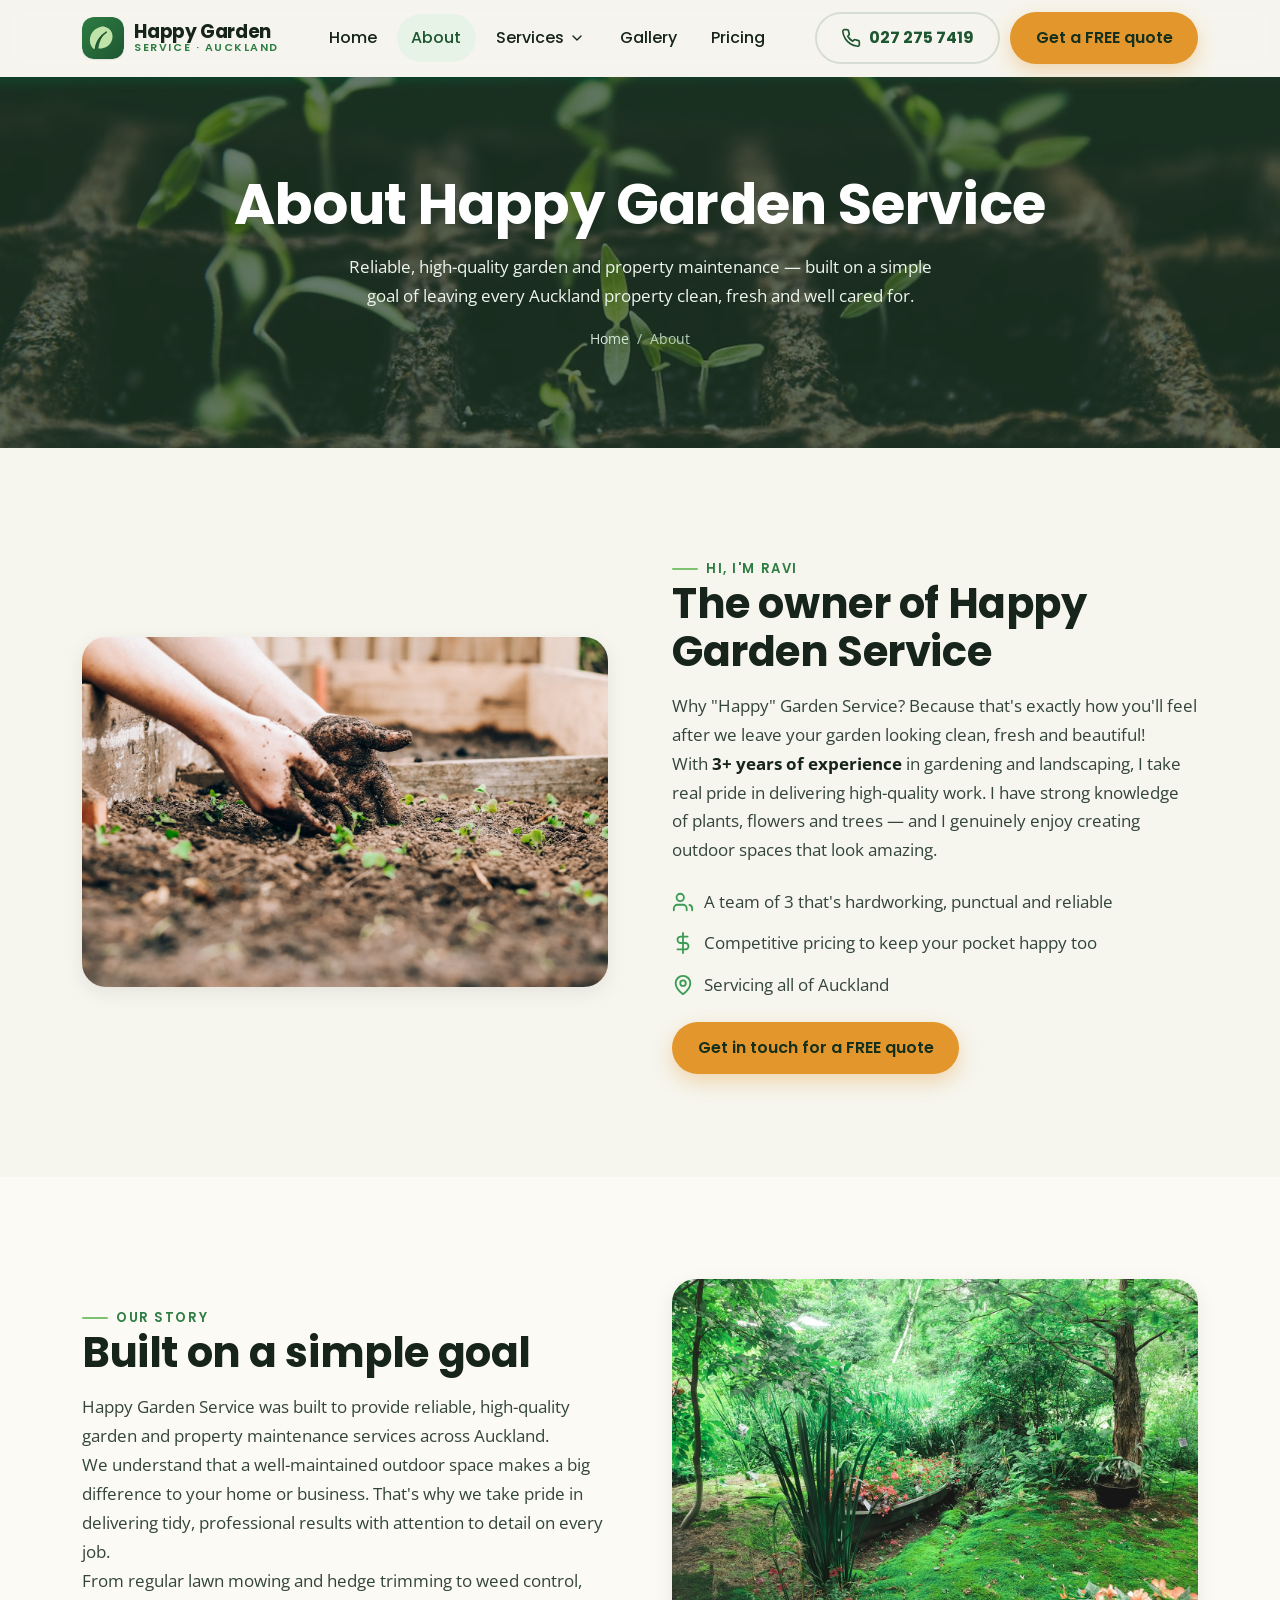
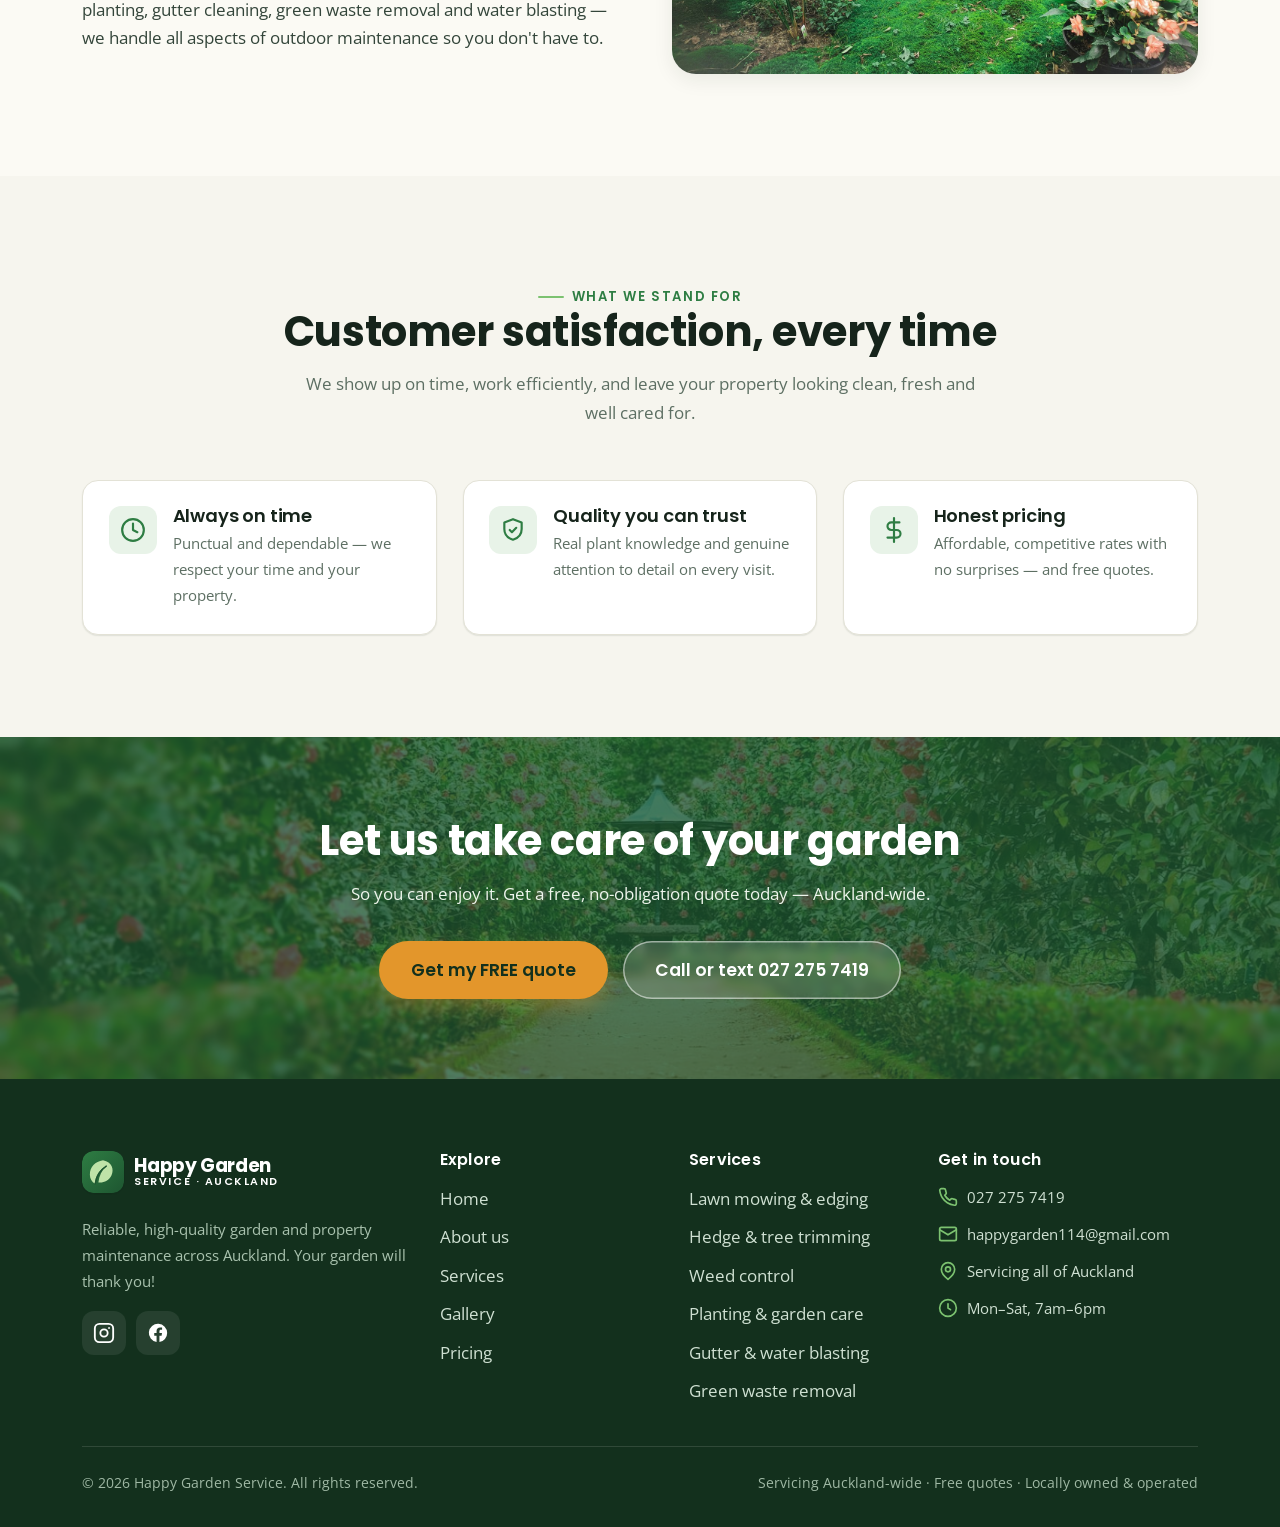
==== about.html @ cedd719c "Initial commit: Happy Garden Service website Multi-page static site (HTML/CSS/vanilla JS) for an Auc" ====
<!DOCTYPE html>
<html lang="en-NZ">
<head>
  <meta charset="UTF-8" />
  <meta name="viewport" content="width=device-width, initial-scale=1" />
  <title>About Happy Garden Service | Friendly Auckland Gardeners</title>
  <meta name="description" content="Meet Ravi and the Happy Garden Service team — 3+ years of reliable, high-quality garden and property maintenance across Auckland. Punctual, friendly and affordable." />
  <link rel="canonical" href="https://www.happygardenservice.co.nz/about.html" />
  <meta name="theme-color" content="#1e5631" />
  <meta property="og:title" content="About Happy Garden Service — Auckland" />
  <meta property="og:description" content="Reliable, friendly garden maintenance across Auckland. Meet the team behind Happy Garden Service." />
  <meta property="og:image" content="https://www.happygardenservice.co.nz/assets/images/planting-hands.jpg" />
  <link rel="icon" type="image/svg+xml" href="assets/favicon.svg" />
  <link rel="preconnect" href="https://fonts.googleapis.com" />
  <link rel="preconnect" href="https://fonts.gstatic.com" crossorigin />
  <link rel="stylesheet" href="css/styles.css" />
</head>
<body>
  <a class="skip-link" href="#main">Skip to content</a>

  <header class="site-header">
    <div class="container nav">
      <a class="brand" href="index.html" aria-label="Happy Garden Service home">
        <img class="mark" src="assets/favicon.svg" alt="" width="42" height="42" />
        <span class="brand-text">Happy Garden<span>Service · Auckland</span></span>
      </a>
      <nav aria-label="Primary">
        <ul class="nav-menu">
          <li><a class="nav-link" href="index.html">Home</a></li>
          <li><a class="nav-link" href="about.html" aria-current="page">About</a></li>
          <li class="nav-item-dd">
            <button class="nav-link has-dropdown" aria-expanded="false" aria-haspopup="true">
              Services
              <svg class="chev" viewBox="0 0 24 24" fill="none" stroke="currentColor" stroke-width="2" stroke-linecap="round" stroke-linejoin="round"><path d="m6 9 6 6 6-6"/></svg>
            </button>
            <div class="dropdown" role="menu">
              <a href="services.html#lawn" role="menuitem"><svg viewBox="0 0 24 24" fill="none" stroke="currentColor" stroke-width="2" stroke-linecap="round" stroke-linejoin="round"><path d="M2 22s4-10 10-10 10 10 10 10"/><path d="M12 12V2"/></svg><span><span class="dd-t">Lawn Mowing & Edging</span><span class="dd-d">Crisp, even lawns every visit</span></span></a>
              <a href="services.html#hedge" role="menuitem"><svg viewBox="0 0 24 24" fill="none" stroke="currentColor" stroke-width="2" stroke-linecap="round" stroke-linejoin="round"><circle cx="6" cy="6" r="3"/><circle cx="6" cy="18" r="3"/><path d="M20 4 8.12 15.88M14.47 14.48 20 20M8.12 8.12 12 12"/></svg><span><span class="dd-t">Hedge & Tree Trimming</span><span class="dd-d">Neat shapes, tidy finish</span></span></a>
              <a href="services.html#weed" role="menuitem"><svg viewBox="0 0 24 24" fill="none" stroke="currentColor" stroke-width="2" stroke-linecap="round" stroke-linejoin="round"><path d="M9 11V6a3 3 0 0 1 6 0M5 11h14l-1 9a2 2 0 0 1-2 2H8a2 2 0 0 1-2-2z"/></svg><span><span class="dd-t">Weed Spraying & Control</span><span class="dd-d">Say goodbye to weeds</span></span></a>
              <a href="services.html#planting" role="menuitem"><svg viewBox="0 0 24 24" fill="none" stroke="currentColor" stroke-width="2" stroke-linecap="round" stroke-linejoin="round"><path d="M7 20h10M12 20V10M12 10C12 6 9 4 5 4c0 4 3 6 7 6M12 10c0-3 2-5 6-5 0 3-2 5-6 5"/></svg><span><span class="dd-t">Planting & Garden Care</span><span class="dd-d">Healthy, thriving gardens</span></span></a>
              <a href="services.html#blasting" role="menuitem"><svg viewBox="0 0 24 24" fill="none" stroke="currentColor" stroke-width="2" stroke-linecap="round" stroke-linejoin="round"><path d="M12 22a7 7 0 0 0 7-7c0-4-7-12-7-12S5 11 5 15a7 7 0 0 0 7 7z"/></svg><span><span class="dd-t">Gutter Clean & Water Blast</span><span class="dd-d">Sparkling paths & drives</span></span></a>
              <a href="services.html#waste" role="menuitem"><svg viewBox="0 0 24 24" fill="none" stroke="currentColor" stroke-width="2" stroke-linecap="round" stroke-linejoin="round"><path d="M10 17h4V5H2v12h3M20 17h2v-3.34a4 4 0 0 0-1.17-2.83L19 9h-5v8h1"/><circle cx="7.5" cy="17.5" r="2.5"/><circle cx="17.5" cy="17.5" r="2.5"/></svg><span><span class="dd-t">Green Waste Removal</span><span class="dd-d">We haul it all away</span></span></a>
              <a href="services.html" role="menuitem" style="background:var(--mint)"><svg viewBox="0 0 24 24" fill="none" stroke="currentColor" stroke-width="2" stroke-linecap="round" stroke-linejoin="round"><path d="M5 12h14M13 6l6 6-6 6"/></svg><span><span class="dd-t">View all services</span></span></a>
            </div>
          </li>
          <li><a class="nav-link" href="portfolio.html">Gallery</a></li>
          <li><a class="nav-link" href="pricing.html">Pricing</a></li>
        </ul>
      </nav>
      <div class="nav-cta">
        <a class="btn btn-outline btn-call" href="tel:+64272757419">
          <svg viewBox="0 0 24 24" fill="none" stroke="currentColor" stroke-width="2" stroke-linecap="round" stroke-linejoin="round"><path d="M22 16.92v3a2 2 0 0 1-2.18 2 19.79 19.79 0 0 1-8.63-3.07 19.5 19.5 0 0 1-6-6 19.79 19.79 0 0 1-3.07-8.67A2 2 0 0 1 4.11 2h3a2 2 0 0 1 2 1.72c.13.96.36 1.9.7 2.81a2 2 0 0 1-.45 2.11L8.09 9.91a16 16 0 0 0 6 6l1.27-1.27a2 2 0 0 1 2.11-.45c.91.34 1.85.57 2.81.7A2 2 0 0 1 22 16.92z"/></svg>
          <span class="num">027 275 7419</span>
        </a>
        <a class="btn btn-primary" href="pricing.html#book">Get a FREE quote</a>
        <button class="nav-toggle" aria-label="Open menu" aria-expanded="false">
          <svg class="icon-open" viewBox="0 0 24 24" fill="none" stroke="currentColor" stroke-width="2" stroke-linecap="round" stroke-linejoin="round"><path d="M4 6h16M4 12h16M4 18h16"/></svg>
          <svg class="icon-close" viewBox="0 0 24 24" fill="none" stroke="currentColor" stroke-width="2" stroke-linecap="round" stroke-linejoin="round"><path d="M18 6 6 18M6 6l12 12"/></svg>
        </button>
      </div>
    </div>
  </header>

  <main id="main">
    <section class="page-hero">
      <img src="assets/images/sprouts.jpg" alt="" aria-hidden="true" />
      <div class="container">
        <h1>About Happy Garden Service</h1>
        <p>Reliable, high-quality garden and property maintenance — built on a simple goal of leaving every Auckland property clean, fresh and well cared for.</p>
        <nav class="breadcrumb" aria-label="Breadcrumb"><a href="index.html">Home</a> / <span>About</span></nav>
      </div>
    </section>

    <!-- Meet Ravi -->
    <section class="section">
      <div class="container split">
        <div class="split-media reveal">
          <img src="assets/images/planting-hands.jpg" alt="Ravi from Happy Garden Service planting in fresh soil" loading="lazy" />
        </div>
        <div class="split-body reveal d1">
          <span class="eyebrow">Hi, I'm Ravi</span>
          <h2>The owner of Happy Garden Service</h2>
          <p>Why "Happy" Garden Service? Because that's exactly how you'll feel after we leave your garden looking clean, fresh and beautiful!</p>
          <p>With <strong>3+ years of experience</strong> in gardening and landscaping, I take real pride in delivering high-quality work. I have strong knowledge of plants, flowers and trees — and I genuinely enjoy creating outdoor spaces that look amazing.</p>
          <ul class="split-list">
            <li><svg viewBox="0 0 24 24" fill="none" stroke="currentColor" stroke-width="2" stroke-linecap="round" stroke-linejoin="round"><path d="M16 21v-2a4 4 0 0 0-4-4H6a4 4 0 0 0-4 4v2"/><circle cx="9" cy="7" r="4"/><path d="M22 21v-2a4 4 0 0 0-3-3.87"/></svg> A team of 3 that's hardworking, punctual and reliable</li>
            <li><svg viewBox="0 0 24 24" fill="none" stroke="currentColor" stroke-width="2" stroke-linecap="round" stroke-linejoin="round"><line x1="12" y1="1" x2="12" y2="23"/><path d="M17 5H9.5a3.5 3.5 0 0 0 0 7h5a3.5 3.5 0 0 1 0 7H6"/></svg> Competitive pricing to keep your pocket happy too</li>
            <li><svg viewBox="0 0 24 24" fill="none" stroke="currentColor" stroke-width="2" stroke-linecap="round" stroke-linejoin="round"><path d="M20 10c0 6-8 12-8 12s-8-6-8-12a8 8 0 0 1 16 0z"/><circle cx="12" cy="10" r="3"/></svg> Servicing all of Auckland</li>
          </ul>
          <a class="btn btn-primary" href="pricing.html#book">Get in touch for a FREE quote</a>
        </div>
      </div>
    </section>

    <!-- Story -->
    <section class="section section--tint">
      <div class="container split reverse">
        <div class="split-media reveal">
          <img src="assets/images/lush-garden.jpg" alt="A lush, well-maintained green garden in Auckland" loading="lazy" />
        </div>
        <div class="split-body reveal d1">
          <span class="eyebrow">Our story</span>
          <h2>Built on a simple goal</h2>
          <p>Happy Garden Service was built to provide reliable, high-quality garden and property maintenance services across Auckland.</p>
          <p>We understand that a well-maintained outdoor space makes a big difference to your home or business. That's why we take pride in delivering tidy, professional results with attention to detail on every job.</p>
          <p>From regular lawn mowing and hedge trimming to weed control, planting, gutter cleaning, green waste removal and water blasting — we handle all aspects of outdoor maintenance so you don't have to.</p>
        </div>
      </div>
    </section>

    <!-- Values -->
    <section class="section">
      <div class="container">
        <div class="section-head reveal">
          <span class="eyebrow">What we stand for</span>
          <h2>Customer satisfaction, every time</h2>
          <p>We show up on time, work efficiently, and leave your property looking clean, fresh and well cared for.</p>
        </div>
        <div class="grid grid-3">
          <div class="card reveal">
            <div class="feature"><span class="ic"><svg viewBox="0 0 24 24" fill="none" stroke="currentColor" stroke-width="2" stroke-linecap="round" stroke-linejoin="round"><circle cx="12" cy="12" r="10"/><path d="M12 6v6l4 2"/></svg></span><div><h4>Always on time</h4><p>Punctual and dependable — we respect your time and your property.</p></div></div>
          </div>
          <div class="card reveal d1">
            <div class="feature"><span class="ic"><svg viewBox="0 0 24 24" fill="none" stroke="currentColor" stroke-width="2" stroke-linecap="round" stroke-linejoin="round"><path d="M12 2 4 5v6c0 5 3.4 8.5 8 10 4.6-1.5 8-5 8-10V5z"/><path d="m9 12 2 2 4-4"/></svg></span><div><h4>Quality you can trust</h4><p>Real plant knowledge and genuine attention to detail on every visit.</p></div></div>
          </div>
          <div class="card reveal d2">
            <div class="feature"><span class="ic"><svg viewBox="0 0 24 24" fill="none" stroke="currentColor" stroke-width="2" stroke-linecap="round" stroke-linejoin="round"><line x1="12" y1="1" x2="12" y2="23"/><path d="M17 5H9.5a3.5 3.5 0 0 0 0 7h5a3.5 3.5 0 0 1 0 7H6"/></svg></span><div><h4>Honest pricing</h4><p>Affordable, competitive rates with no surprises — and free quotes.</p></div></div>
          </div>
        </div>
      </div>
    </section>

    <!-- CTA -->
    <section class="cta-band">
      <img class="bg" src="assets/images/garden-path.jpg" alt="" aria-hidden="true" loading="lazy" />
      <div class="container">
        <h2>Let us take care of your garden</h2>
        <p>So you can enjoy it. Get a free, no-obligation quote today — Auckland-wide.</p>
        <div class="hero-actions">
          <a class="btn btn-primary btn-lg" href="pricing.html#book">Get my FREE quote</a>
          <a class="btn btn-ghost-light btn-lg" href="tel:+64272757419">Call or text 027 275 7419</a>
        </div>
      </div>
    </section>
  </main>

  <footer class="site-footer">
    <div class="container">
      <div class="footer-grid">
        <div class="footer-brand">
          <a class="brand" href="index.html" aria-label="Happy Garden Service home">
            <img class="mark" src="assets/favicon.svg" alt="" width="42" height="42" />
            <span class="brand-text" style="color:#fff">Happy Garden<span>Service · Auckland</span></span>
          </a>
          <p>Reliable, high-quality garden and property maintenance across Auckland. Your garden will thank you!</p>
          <div class="socials">
            <a href="https://www.instagram.com/happygardenservice04/" target="_blank" rel="noopener" aria-label="Happy Garden Service on Instagram"><svg viewBox="0 0 24 24" fill="none" stroke="currentColor" stroke-width="2" stroke-linecap="round" stroke-linejoin="round"><rect x="2" y="2" width="20" height="20" rx="5"/><circle cx="12" cy="12" r="4"/><circle cx="17.5" cy="6.5" r="1" fill="currentColor" stroke="none"/></svg></a>
            <a href="https://www.facebook.com/happygardenservice/" target="_blank" rel="noopener" aria-label="Happy Garden Service on Facebook"><svg viewBox="0 0 24 24" fill="currentColor"><path d="M22 12a10 10 0 1 0-11.56 9.88v-6.99H7.9V12h2.54V9.8c0-2.5 1.49-3.89 3.78-3.89 1.09 0 2.24.2 2.24.2v2.46h-1.26c-1.24 0-1.63.77-1.63 1.56V12h2.78l-.44 2.89h-2.34v6.99A10 10 0 0 0 22 12z"/></svg></a>
          </div>
        </div>
        <div><h4>Explore</h4><ul class="footer-links"><li><a href="index.html">Home</a></li><li><a href="about.html">About us</a></li><li><a href="services.html">Services</a></li><li><a href="portfolio.html">Gallery</a></li><li><a href="pricing.html">Pricing</a></li></ul></div>
        <div><h4>Services</h4><ul class="footer-links"><li><a href="services.html#lawn">Lawn mowing &amp; edging</a></li><li><a href="services.html#hedge">Hedge &amp; tree trimming</a></li><li><a href="services.html#weed">Weed control</a></li><li><a href="services.html#planting">Planting &amp; garden care</a></li><li><a href="services.html#blasting">Gutter &amp; water blasting</a></li><li><a href="services.html#waste">Green waste removal</a></li></ul></div>
        <div><h4>Get in touch</h4><ul class="footer-contact">
          <li><svg viewBox="0 0 24 24" fill="none" stroke="currentColor" stroke-width="2" stroke-linecap="round" stroke-linejoin="round"><path d="M22 16.92v3a2 2 0 0 1-2.18 2 19.79 19.79 0 0 1-8.63-3.07 19.5 19.5 0 0 1-6-6 19.79 19.79 0 0 1-3.07-8.67A2 2 0 0 1 4.11 2h3a2 2 0 0 1 2 1.72c.13.96.36 1.9.7 2.81a2 2 0 0 1-.45 2.11L8.09 9.91a16 16 0 0 0 6 6l1.27-1.27a2 2 0 0 1 2.11-.45c.91.34 1.85.57 2.81.7A2 2 0 0 1 22 16.92z"/></svg><a href="tel:+64272757419">027 275 7419</a></li>
          <li><svg viewBox="0 0 24 24" fill="none" stroke="currentColor" stroke-width="2" stroke-linecap="round" stroke-linejoin="round"><rect x="2" y="4" width="20" height="16" rx="2"/><path d="m22 7-10 6L2 7"/></svg><a href="mailto:happygarden114@gmail.com">happygarden114@gmail.com</a></li>
          <li><svg viewBox="0 0 24 24" fill="none" stroke="currentColor" stroke-width="2" stroke-linecap="round" stroke-linejoin="round"><path d="M20 10c0 6-8 12-8 12s-8-6-8-12a8 8 0 0 1 16 0z"/><circle cx="12" cy="10" r="3"/></svg> Servicing all of Auckland</li>
          <li><svg viewBox="0 0 24 24" fill="none" stroke="currentColor" stroke-width="2" stroke-linecap="round" stroke-linejoin="round"><circle cx="12" cy="12" r="10"/><path d="M12 7v5l3 2"/></svg> Mon–Sat, 7am–6pm</li>
        </ul></div>
      </div>
      <div class="footer-bottom">
        <span>© <span data-year>2026</span> Happy Garden Service. All rights reserved.</span>
        <span>Servicing Auckland-wide · Free quotes · Locally owned &amp; operated</span>
      </div>
    </div>
  </footer>

  <script src="js/main.js" defer></script>
</body>
</html>
---- css/styles.css ----
/* =====================================================================
   Happy Garden Service — Design System
   Clean & minimal · natural green palette · accessible (older audience)
   Fonts: Poppins (headings) + Open Sans (body)
   ===================================================================== */

@import url('https://fonts.googleapis.com/css2?family=Poppins:wght@500;600;700&family=Open+Sans:wght@400;500;600;700&display=swap');

/* ------------------------------- Tokens ----------------------------- */
:root {
  /* Brand greens */
  --green-900: #13301d;
  --green-800: #1e5631;   /* primary */
  --green-700: #2e7d43;
  --green-600: #3a9c54;
  --green-500: #57b368;
  --leaf:      #7cc270;
  --mint:      #e8f3e8;

  /* Warm amber accent (CTA / "FREE" highlights) */
  --amber:      #e3962b;
  --amber-600:  #c97f1c;
  --amber-soft: #fbe7c6;

  /* Naturals / surfaces */
  --cream:    #f6f5ee;
  --cream-2:  #fbfaf4;
  --white:    #ffffff;

  /* Text */
  --ink:    #16241b;   /* headings */
  --body:   #33453a;   /* body copy */
  --muted:  #5d6f63;   /* secondary */
  --on-dark: #eef5ec;

  /* Lines & shadows */
  --border:  #e3e2d6;
  --border-2:#d6ddd2;
  --shadow-sm: 0 1px 2px rgba(20,40,25,.06), 0 1px 1px rgba(20,40,25,.04);
  --shadow:    0 6px 20px rgba(20,40,25,.08);
  --shadow-lg: 0 18px 44px rgba(20,40,25,.16);

  /* Geometry */
  --radius-sm: 10px;
  --radius:    16px;
  --radius-lg: 24px;
  --radius-pill: 999px;

  /* Rhythm */
  --container: 1180px;
  --gutter: clamp(1.1rem, 4vw, 2rem);
  --section-y: clamp(3.5rem, 8vw, 7rem);

  /* Motion */
  --t-fast: 160ms;
  --t: 240ms;
  --ease: cubic-bezier(.22,.61,.36,1);

  /* Z-index scale */
  --z-header: 100;
  --z-dropdown: 110;
  --z-overlay: 200;
  --z-toast: 300;
}

/* ------------------------------- Reset ------------------------------ */
*, *::before, *::after { box-sizing: border-box; }
* { margin: 0; }
html { scroll-behavior: smooth; -webkit-text-size-adjust: 100%; }
body {
  font-family: 'Open Sans', system-ui, -apple-system, Segoe UI, Roboto, sans-serif;
  font-size: 1.0625rem;            /* 17px base — easier reading */
  line-height: 1.7;
  color: var(--body);
  background: var(--cream);
  -webkit-font-smoothing: antialiased;
  text-rendering: optimizeLegibility;
  overflow-x: hidden;
}
img, svg, video { display: block; max-width: 100%; height: auto; }
a { color: var(--green-700); text-decoration: none; }
a:hover { color: var(--green-800); }
ul { list-style: none; padding: 0; }
button { font: inherit; cursor: pointer; border: none; background: none; }
input, textarea, select { font: inherit; color: var(--ink); }

/* ---------------------------- Typography ---------------------------- */
h1, h2, h3, h4 {
  font-family: 'Poppins', system-ui, sans-serif;
  color: var(--ink);
  line-height: 1.15;
  font-weight: 700;
  letter-spacing: -0.01em;
}
h1 { font-size: clamp(2.1rem, 5.2vw, 3.5rem); }
h2 { font-size: clamp(1.7rem, 3.8vw, 2.6rem); }
h3 { font-size: clamp(1.25rem, 2.2vw, 1.6rem); }
h4 { font-size: 1.125rem; font-weight: 600; }
p { max-width: 68ch; }
strong { color: var(--ink); font-weight: 700; }

.eyebrow {
  display: inline-flex; align-items: center; gap: .5rem;
  font-family: 'Poppins', sans-serif;
  font-weight: 600; font-size: .82rem;
  letter-spacing: .12em; text-transform: uppercase;
  color: var(--green-700);
}
.eyebrow::before {
  content: ""; width: 26px; height: 2px; border-radius: 2px;
  background: var(--leaf);
}

/* ------------------------------ Layout ------------------------------ */
.container { width: 100%; max-width: var(--container); margin-inline: auto; padding-inline: var(--gutter); }
.section { padding-block: var(--section-y); }
.section--tint { background: var(--cream-2); }
.section--mint { background: var(--mint); }
.section-head { max-width: 720px; margin: 0 auto clamp(2rem,5vw,3.25rem); text-align: center; }
.section-head p { margin: .85rem auto 0; color: var(--muted); }
.text-center { text-align: center; }

.grid { display: grid; gap: clamp(1rem, 2.5vw, 1.6rem); }
.grid-2 { grid-template-columns: repeat(2, 1fr); }
.grid-3 { grid-template-columns: repeat(3, 1fr); }
.grid-4 { grid-template-columns: repeat(4, 1fr); }

/* --------------------------- Skip link ------------------------------ */
.skip-link {
  position: absolute; left: 1rem; top: -100px;
  background: var(--green-800); color: #fff; padding: .7rem 1.1rem;
  border-radius: var(--radius-sm); z-index: var(--z-toast);
  transition: top var(--t) var(--ease);
}
.skip-link:focus { top: 1rem; color: #fff; }

/* ------------------------------ Buttons ----------------------------- */
.btn {
  display: inline-flex; align-items: center; justify-content: center; gap: .55rem;
  font-family: 'Poppins', sans-serif; font-weight: 600; font-size: 1rem;
  padding: .95rem 1.6rem; min-height: 52px;       /* >=44px tap target */
  border-radius: var(--radius-pill);
  transition: transform var(--t-fast) var(--ease), background var(--t) var(--ease),
              box-shadow var(--t) var(--ease), color var(--t) var(--ease);
  will-change: transform; text-align: center; line-height: 1.1;
}
.btn:active { transform: translateY(1px); }
.btn svg { width: 20px; height: 20px; }

.btn-primary { background: var(--amber); color: var(--green-900); box-shadow: 0 8px 20px rgba(227,150,43,.32); }
.btn-primary:hover { background: var(--amber-600); color: var(--green-900); box-shadow: 0 12px 26px rgba(227,150,43,.4); transform: translateY(-2px); }

.btn-green { background: var(--green-800); color: #fff; box-shadow: var(--shadow-sm); }
.btn-green:hover { background: var(--green-900); color: #fff; transform: translateY(-2px); box-shadow: var(--shadow); }

.btn-outline { background: transparent; color: var(--green-800); box-shadow: inset 0 0 0 2px var(--border-2); }
.btn-outline:hover { color: var(--green-900); box-shadow: inset 0 0 0 2px var(--green-600); background: var(--white); transform: translateY(-2px); }

.btn-ghost-light { background: rgba(255,255,255,.14); color: #fff; box-shadow: inset 0 0 0 1.5px rgba(255,255,255,.5); backdrop-filter: blur(4px); }
.btn-ghost-light:hover { background: rgba(255,255,255,.24); color: #fff; transform: translateY(-2px); }

.btn-block { width: 100%; }
.btn-lg { font-size: 1.08rem; padding: 1.1rem 2rem; min-height: 58px; }

/* phone helper button */
.btn-call .num { font-weight: 700; }

/* ------------------------------ Header ------------------------------ */
.site-header {
  position: sticky; top: 0; z-index: var(--z-header);
  background: rgba(246,245,238,.82);
  backdrop-filter: saturate(140%) blur(10px);
  border-bottom: 1px solid transparent;
  transition: box-shadow var(--t) var(--ease), background var(--t) var(--ease), border-color var(--t);
}
.site-header.scrolled { box-shadow: var(--shadow-sm); border-color: var(--border); background: rgba(246,245,238,.95); }
.nav { display: flex; align-items: center; justify-content: space-between; gap: 1rem; min-height: 76px; }

.brand { display: inline-flex; align-items: center; gap: .65rem; color: var(--ink); }
.brand:hover { color: var(--ink); }
.brand .mark { width: 42px; height: 42px; flex: none; border-radius: 12px; box-shadow: var(--shadow-sm); }
.brand .brand-text { font-family: 'Poppins', sans-serif; font-weight: 700; font-size: 1.18rem; line-height: 1.05; letter-spacing: -.02em; }
.brand .brand-text span { display: block; font-size: .68rem; font-weight: 600; letter-spacing: .14em; text-transform: uppercase; color: var(--green-700); }

/* Primary nav */
.nav-menu { display: flex; align-items: center; gap: .35rem; }
.nav-menu > li { position: relative; }
.nav-link {
  display: inline-flex; align-items: center; gap: .35rem;
  font-family: 'Poppins', sans-serif; font-weight: 500; font-size: 1rem;
  color: var(--ink); padding: .65rem .9rem; border-radius: var(--radius-pill);
  transition: background var(--t-fast), color var(--t-fast);
}
.nav-link:hover, .nav-link:focus-visible { background: var(--mint); color: var(--green-800); }
.nav-link[aria-current="page"] { color: var(--green-800); background: var(--mint); }
.nav-link .chev { width: 16px; height: 16px; transition: transform var(--t); }
.has-dropdown[aria-expanded="true"] .chev { transform: rotate(180deg); }

/* Dropdown */
.dropdown {
  position: absolute; top: calc(100% + 10px); left: 0; min-width: 268px;
  background: var(--white); border: 1px solid var(--border);
  border-radius: var(--radius); box-shadow: var(--shadow-lg);
  padding: .5rem; z-index: var(--z-dropdown);
  opacity: 0; visibility: hidden; transform: translateY(8px);
  transition: opacity var(--t) var(--ease), transform var(--t) var(--ease), visibility var(--t);
}
.nav-item-dd:hover .dropdown,
.nav-item-dd:focus-within .dropdown,
.dropdown.open { opacity: 1; visibility: visible; transform: translateY(0); }
.dropdown a {
  display: flex; gap: .7rem; align-items: flex-start;
  padding: .7rem .8rem; border-radius: var(--radius-sm); color: var(--ink);
  transition: background var(--t-fast);
}
.dropdown a:hover { background: var(--mint); }
.dropdown a svg { width: 22px; height: 22px; color: var(--green-600); flex: none; margin-top: 2px; }
.dropdown a .dd-t { font-family:'Poppins',sans-serif; font-weight: 600; font-size: .98rem; display: block; }
.dropdown a .dd-d { font-size: .82rem; color: var(--muted); }

.nav-cta { display: flex; align-items: center; gap: .6rem; }

/* Hamburger */
.nav-toggle { display: none; width: 48px; height: 48px; border-radius: 12px; align-items: center; justify-content: center; color: var(--ink); }
.nav-toggle:hover { background: var(--mint); }
.nav-toggle svg { width: 28px; height: 28px; }
.nav-toggle .icon-close { display: none; }
body.menu-open .nav-toggle .icon-open { display: none; }
body.menu-open .nav-toggle .icon-close { display: block; }

/* ------------------------------- Hero ------------------------------- */
.hero { position: relative; overflow: hidden; background: var(--green-900); }
.hero-media { position: absolute; inset: 0; }
.hero-media img { width: 100%; height: 100%; object-fit: cover; }
.hero-media::after {
  content: ""; position: absolute; inset: 0;
  background: linear-gradient(105deg, rgba(13,32,20,.86) 0%, rgba(20,48,29,.66) 45%, rgba(20,48,29,.28) 100%);
}
.hero-inner { position: relative; padding-block: clamp(4.5rem, 12vw, 8.5rem); max-width: 680px; }
.hero h1 { color: #fff; }
.hero h1 .accent { color: var(--leaf); }
.hero-lead { color: var(--on-dark); font-size: clamp(1.05rem, 1.6vw, 1.25rem); margin-top: 1.1rem; }
.hero-actions { display: flex; flex-wrap: wrap; gap: .9rem; margin-top: 2rem; }
.hero-badges { display: flex; flex-wrap: wrap; gap: 1.4rem; margin-top: 2.4rem; }
.hero-badge { display: flex; align-items: center; gap: .55rem; color: var(--on-dark); font-weight: 600; font-size: .95rem; }
.hero-badge svg { width: 22px; height: 22px; color: var(--leaf); flex: none; }

/* Trust bar */
.trustbar { background: var(--green-800); color: var(--on-dark); }
.trustbar .container { display: flex; flex-wrap: wrap; align-items: center; justify-content: center; gap: 1rem 2.4rem; padding-block: 1rem; text-align: center; }
.trustbar span { display: inline-flex; align-items: center; gap: .55rem; font-weight: 600; font-size: .95rem; }
.trustbar svg { width: 20px; height: 20px; color: var(--leaf); }

/* ------------------------------ Cards ------------------------------- */
.card {
  background: var(--white); border: 1px solid var(--border);
  border-radius: var(--radius); padding: 1.6rem;
  box-shadow: var(--shadow-sm);
  transition: transform var(--t) var(--ease), box-shadow var(--t) var(--ease), border-color var(--t);
}
.card:hover { transform: translateY(-4px); box-shadow: var(--shadow); border-color: var(--border-2); }

.service-card .ic {
  width: 56px; height: 56px; border-radius: 14px; display: grid; place-items: center;
  background: var(--mint); color: var(--green-700); margin-bottom: 1.1rem;
  transition: background var(--t), color var(--t);
}
.service-card:hover .ic { background: var(--green-700); color: #fff; }
.service-card .ic svg { width: 30px; height: 30px; }
.service-card h3 { font-size: 1.22rem; }
.service-card p { color: var(--muted); font-size: .97rem; margin-top: .45rem; }
.service-card .more { display: inline-flex; align-items: center; gap: .35rem; margin-top: 1rem; font-family:'Poppins',sans-serif; font-weight: 600; font-size: .92rem; color: var(--green-700); }
.service-card .more svg { width: 16px; height: 16px; transition: transform var(--t); }
.service-card:hover .more svg { transform: translateX(4px); }

/* Feature with icon row */
.feature { display: flex; gap: 1rem; align-items: flex-start; }
.feature .ic { width: 48px; height: 48px; border-radius: 12px; display: grid; place-items: center; background: var(--mint); color: var(--green-700); flex: none; }
.feature .ic svg { width: 26px; height: 26px; }
.feature h4 { margin-bottom: .25rem; }
.feature p { color: var(--muted); font-size: .95rem; }

/* ------------------------------ Stats ------------------------------- */
.stats { display: grid; grid-template-columns: repeat(4, 1fr); gap: 1rem; }
.stat { text-align: center; padding: 1.4rem 1rem; }
.stat .num { font-family:'Poppins',sans-serif; font-weight: 700; font-size: clamp(2rem, 4vw, 2.8rem); color: var(--green-800); line-height: 1; }
.stat .lbl { color: var(--muted); font-weight: 600; margin-top: .5rem; font-size: .92rem; }

/* --------------------------- Split media ---------------------------- */
.split { display: grid; grid-template-columns: 1fr 1fr; gap: clamp(1.5rem, 5vw, 4rem); align-items: center; }
.split.reverse .split-media { order: 2; }
.split-media img { width: 100%; height: 100%; max-height: 520px; object-fit: cover; border-radius: var(--radius-lg); box-shadow: var(--shadow); }
.split-body h2 { margin-bottom: 1rem; }
.split-list { display: grid; gap: .8rem; margin: 1.4rem 0; }
.split-list li { display: flex; gap: .65rem; align-items: flex-start; }
.split-list svg { width: 22px; height: 22px; color: var(--green-600); flex: none; margin-top: 3px; }

/* ----------------------------- Gallery ------------------------------ */
.gallery { columns: 3; column-gap: 1rem; }
.gallery .shot { break-inside: avoid; margin-bottom: 1rem; border-radius: var(--radius); overflow: hidden; position: relative; box-shadow: var(--shadow-sm); }
.gallery .shot img { width: 100%; transition: transform 500ms var(--ease); }
.gallery .shot:hover img { transform: scale(1.06); }
.gallery .shot .cap {
  position: absolute; left: 0; right: 0; bottom: 0; padding: 1.2rem .9rem .8rem;
  color: #fff; font-family:'Poppins',sans-serif; font-weight: 600; font-size: .95rem;
  background: linear-gradient(transparent, rgba(13,32,20,.78));
  opacity: 0; transform: translateY(8px); transition: opacity var(--t), transform var(--t);
}
.gallery .shot:hover .cap { opacity: 1; transform: translateY(0); }

/* Before / After slider */
.ba {
  position: relative; border-radius: var(--radius-lg); overflow: hidden;
  box-shadow: var(--shadow); aspect-ratio: 16/10; user-select: none; touch-action: none;
}
.ba img { position: absolute; inset: 0; width: 100%; height: 100%; object-fit: cover; }
.ba .after { clip-path: inset(0 0 0 50%); }
.ba .tag { position: absolute; bottom: 12px; padding: .35rem .7rem; border-radius: var(--radius-pill); font-size: .78rem; font-weight: 700; font-family:'Poppins',sans-serif; color: #fff; background: rgba(13,32,20,.7); }
.ba .tag.before { left: 12px; } .ba .tag.after { right: 12px; }
.ba .handle { position: absolute; top: 0; bottom: 0; left: 50%; width: 3px; background: #fff; transform: translateX(-50%); box-shadow: 0 0 0 1px rgba(0,0,0,.1); }
.ba .grip { position: absolute; top: 50%; left: 50%; transform: translate(-50%,-50%); width: 46px; height: 46px; border-radius: 50%; background: #fff; display: grid; place-items: center; box-shadow: var(--shadow); color: var(--green-800); }
.ba .grip svg { width: 24px; height: 24px; }
.ba input[type="range"] { position: absolute; inset: 0; width: 100%; height: 100%; opacity: 0; cursor: ew-resize; margin: 0; }

/* ----------------------------- Pricing ------------------------------ */
.pricing { display: grid; grid-template-columns: repeat(3, 1fr); gap: 1.4rem; align-items: stretch; }
.price-card { position: relative; display: flex; flex-direction: column; background: var(--white); border: 1px solid var(--border); border-radius: var(--radius-lg); padding: 2rem 1.7rem; box-shadow: var(--shadow-sm); transition: transform var(--t) var(--ease), box-shadow var(--t); }
.price-card:hover { transform: translateY(-5px); box-shadow: var(--shadow); }
.price-card.featured { border-color: var(--green-600); box-shadow: var(--shadow); }
.price-card.featured::before { content: "Most popular"; position: absolute; top: -14px; left: 50%; transform: translateX(-50%); background: var(--amber); color: var(--green-900); font-family:'Poppins',sans-serif; font-weight: 700; font-size: .78rem; padding: .35rem .9rem; border-radius: var(--radius-pill); box-shadow: var(--shadow-sm); white-space: nowrap; }
.price-card h3 { font-size: 1.3rem; }
.price-card .price { font-family:'Poppins',sans-serif; font-weight: 700; color: var(--green-800); font-size: 2.4rem; margin: .6rem 0 .2rem; line-height: 1; }
.price-card .price small { font-size: .9rem; font-weight: 600; color: var(--muted); }
.price-card .from { font-size: .85rem; color: var(--muted); }
.price-card ul { display: grid; gap: .7rem; margin: 1.4rem 0; }
.price-card li { display: flex; gap: .6rem; align-items: flex-start; font-size: .96rem; }
.price-card li svg { width: 20px; height: 20px; color: var(--green-600); flex: none; margin-top: 3px; }
.price-card .btn { margin-top: auto; }
.price-note { text-align: center; color: var(--muted); font-size: .9rem; margin-top: 1.4rem; }

/* ------------------------------ Forms ------------------------------- */
.form-card { background: var(--white); border: 1px solid var(--border); border-radius: var(--radius-lg); padding: clamp(1.4rem, 4vw, 2.4rem); box-shadow: var(--shadow); }
.form-grid { display: grid; grid-template-columns: 1fr 1fr; gap: 1.1rem; }
.field { display: flex; flex-direction: column; gap: .4rem; }
.field.full { grid-column: 1 / -1; }
.field label { font-family:'Poppins',sans-serif; font-weight: 600; font-size: .92rem; color: var(--ink); }
.field label .req { color: var(--amber-600); }
.field input, .field select, .field textarea {
  width: 100%; padding: .85rem 1rem; min-height: 52px;
  background: var(--cream-2); border: 1.5px solid var(--border-2); border-radius: var(--radius-sm);
  transition: border-color var(--t-fast), box-shadow var(--t-fast), background var(--t-fast);
}
.field textarea { min-height: 130px; resize: vertical; line-height: 1.6; }
.field input:focus, .field select:focus, .field textarea:focus {
  outline: none; border-color: var(--green-600); background: #fff;
  box-shadow: 0 0 0 4px rgba(58,156,84,.15);
}
.field .hint { font-size: .82rem; color: var(--muted); }
.field.invalid input, .field.invalid select, .field.invalid textarea { border-color: #c0392b; box-shadow: 0 0 0 4px rgba(192,57,43,.12); }
.field .err { font-size: .82rem; color: #c0392b; font-weight: 600; display: none; }
.field.invalid .err { display: block; }

.form-note { font-size: .85rem; color: var(--muted); margin-top: 1rem; }
.form-status { margin-top: 1rem; padding: 1rem 1.1rem; border-radius: var(--radius-sm); font-weight: 600; display: none; }
.form-status.show { display: block; }
.form-status.ok { background: var(--mint); color: var(--green-800); border: 1px solid var(--green-500); }
.form-status.bad { background: #fdecea; color: #c0392b; border: 1px solid #e7a99f; }
.btn[aria-busy="true"] { opacity: .75; pointer-events: none; }

/* checkbox grid for service selection */
.choice-grid { display: grid; grid-template-columns: repeat(2,1fr); gap: .6rem; }
.choice {
  display: flex; align-items: center; gap: .6rem; padding: .7rem .85rem;
  border: 1.5px solid var(--border-2); border-radius: var(--radius-sm); background: var(--cream-2);
  cursor: pointer; transition: border-color var(--t-fast), background var(--t-fast); font-size: .94rem;
}
.choice:hover { border-color: var(--green-500); }
.choice input { width: 20px; height: 20px; accent-color: var(--green-700); flex: none; }
.choice:has(input:checked) { border-color: var(--green-600); background: var(--mint); }

/* ------------------------------- FAQ -------------------------------- */
.faq { max-width: 780px; margin-inline: auto; display: grid; gap: .8rem; }
.faq-item { background: var(--white); border: 1px solid var(--border); border-radius: var(--radius); overflow: hidden; }
.faq-q { width: 100%; display: flex; align-items: center; justify-content: space-between; gap: 1rem; text-align: left; padding: 1.15rem 1.3rem; font-family:'Poppins',sans-serif; font-weight: 600; font-size: 1.05rem; color: var(--ink); }
.faq-q:hover { background: var(--cream-2); }
.faq-q .pm { width: 26px; height: 26px; flex: none; color: var(--green-700); transition: transform var(--t); }
.faq-item.open .faq-q .pm { transform: rotate(45deg); }
.faq-a { max-height: 0; overflow: hidden; transition: max-height var(--t) var(--ease); }
.faq-a-inner { padding: 0 1.3rem 1.2rem; color: var(--muted); }

/* ------------------------------ CTA band ---------------------------- */
.cta-band { position: relative; overflow: hidden; color: #fff; background: var(--green-800); }
.cta-band .bg { position: absolute; inset: 0; opacity: .22; object-fit: cover; width: 100%; height: 100%; }
.cta-band .container { position: relative; text-align: center; padding-block: clamp(3rem,7vw,5rem); }
.cta-band h2 { color: #fff; }
.cta-band p { color: var(--on-dark); margin: .9rem auto 0; }
.cta-band .hero-actions { justify-content: center; }

/* ------------------------------ Footer ------------------------------ */
.site-footer { background: var(--green-900); color: #cfe0d2; padding-block: clamp(3rem,6vw,4.5rem) 2rem; }
.footer-grid { display: grid; grid-template-columns: 1.5fr 1fr 1fr 1.2fr; gap: 2rem; }
.site-footer h4 { color: #fff; font-family:'Poppins',sans-serif; margin-bottom: 1rem; font-size: 1rem; letter-spacing: .02em; }
.site-footer a { color: #cfe0d2; }
.site-footer a:hover { color: #fff; }
.footer-links { display: grid; gap: .6rem; }
.footer-brand .brand-text, .footer-brand .brand-text span { color: #fff; }
.footer-brand p { color: #a9c2ae; margin-top: 1rem; font-size: .95rem; }
.footer-contact li { display: flex; gap: .6rem; align-items: flex-start; margin-bottom: .7rem; font-size: .95rem; }
.footer-contact svg { width: 20px; height: 20px; color: var(--leaf); flex: none; margin-top: 2px; }
.socials { display: flex; gap: .6rem; margin-top: 1rem; }
.socials a { width: 44px; height: 44px; border-radius: 12px; display: grid; place-items: center; background: rgba(255,255,255,.08); color: #fff; transition: background var(--t), transform var(--t); }
.socials a:hover { background: var(--green-600); transform: translateY(-2px); }
.socials svg { width: 22px; height: 22px; }
.footer-bottom { border-top: 1px solid rgba(255,255,255,.12); margin-top: 2.5rem; padding-top: 1.5rem; display: flex; flex-wrap: wrap; gap: .6rem 1.5rem; justify-content: space-between; color: #9fb8a4; font-size: .88rem; }

/* page hero (interior pages) */
.page-hero { position: relative; background: var(--green-900); color: #fff; overflow: hidden; }
.page-hero img { position: absolute; inset: 0; width: 100%; height: 100%; object-fit: cover; opacity: .35; }
.page-hero .container { position: relative; padding-block: clamp(3.5rem,8vw,6rem); text-align: center; }
.page-hero h1 { color: #fff; }
.page-hero p { color: var(--on-dark); margin: 1rem auto 0; max-width: 60ch; }
.breadcrumb { display: flex; gap: .5rem; justify-content: center; margin-top: 1rem; font-size: .9rem; color: #b9d0bd; }
.breadcrumb a { color: #d7e7da; }

/* -------------------------- Reveal animation ------------------------ */
.reveal { opacity: 0; transform: translateY(26px); transition: opacity .7s var(--ease), transform .7s var(--ease); }
.reveal.in { opacity: 1; transform: none; }
.reveal.d1 { transition-delay: .08s; }
.reveal.d2 { transition-delay: .16s; }
.reveal.d3 { transition-delay: .24s; }
.reveal.d4 { transition-delay: .32s; }

/* floating leaves decoration */
.leaf-deco { position: absolute; color: var(--leaf); opacity: .14; pointer-events: none; }

/* ----------------------------- Helpers ------------------------------ */
.muted { color: var(--muted); }
.mt-1{margin-top:.5rem}.mt-2{margin-top:1rem}.mt-3{margin-top:1.5rem}.mt-4{margin-top:2rem}
.hide { display: none !important; }

/* =========================== Responsive ============================= */
@media (max-width: 980px) {
  .footer-grid { grid-template-columns: 1fr 1fr; }
  .grid-4 { grid-template-columns: repeat(2,1fr); }
  .stats { grid-template-columns: repeat(2,1fr); }
}
@media (max-width: 1024px) {
  .nav-toggle { display: inline-flex; }
  .nav-cta .btn-call { display: none; }
  .nav-menu {
    position: fixed; inset: 76px 0 auto 0; flex-direction: column; align-items: stretch;
    background: var(--cream-2); border-bottom: 1px solid var(--border);
    padding: 1rem var(--gutter) 1.5rem; gap: .25rem; box-shadow: var(--shadow-lg);
    transform: translateY(-12px); opacity: 0; visibility: hidden;
    transition: transform var(--t) var(--ease), opacity var(--t), visibility var(--t);
    max-height: calc(100vh - 76px); overflow-y: auto;
  }
  body.menu-open .nav-menu { transform: none; opacity: 1; visibility: visible; }
  .nav-link { padding: .95rem 1rem; font-size: 1.08rem; border-radius: var(--radius-sm); }
  .dropdown {
    position: static; opacity: 1; visibility: visible; transform: none; box-shadow: none;
    border: none; border-left: 2px solid var(--mint); border-radius: 0; margin: .25rem 0 .5rem .9rem;
    padding: .25rem 0; min-width: auto; display: none;
  }
  .dropdown.open { display: block; }
  .nav-item-dd:hover .dropdown:not(.open) { opacity: 0; } /* disable hover-open on mobile */
}
@media (max-width: 760px) {
  .grid-3 { grid-template-columns: 1fr; }
  .split, .split.reverse { grid-template-columns: 1fr; }
  .split.reverse .split-media { order: 0; }
  .pricing { grid-template-columns: 1fr; }
  .form-grid { grid-template-columns: 1fr; }
  .gallery { columns: 2; }
  .choice-grid { grid-template-columns: 1fr; }
  .footer-grid { grid-template-columns: 1fr; }
  .price-card.featured { transform: none; }
}
@media (max-width: 480px) {
  .grid-2, .grid-4 { grid-template-columns: 1fr; }
  .stats { grid-template-columns: 1fr 1fr; }
  .gallery { columns: 1; }
  .hero-actions .btn { width: 100%; }
}

/* --------------------- Reduced motion / a11y ------------------------ */
@media (prefers-reduced-motion: reduce) {
  * { animation-duration: .001ms !important; animation-iteration-count: 1 !important; transition-duration: .001ms !important; scroll-behavior: auto !important; }
  .reveal { opacity: 1; transform: none; }
}
:focus-visible { outline: 3px solid var(--green-600); outline-offset: 2px; border-radius: 4px; }
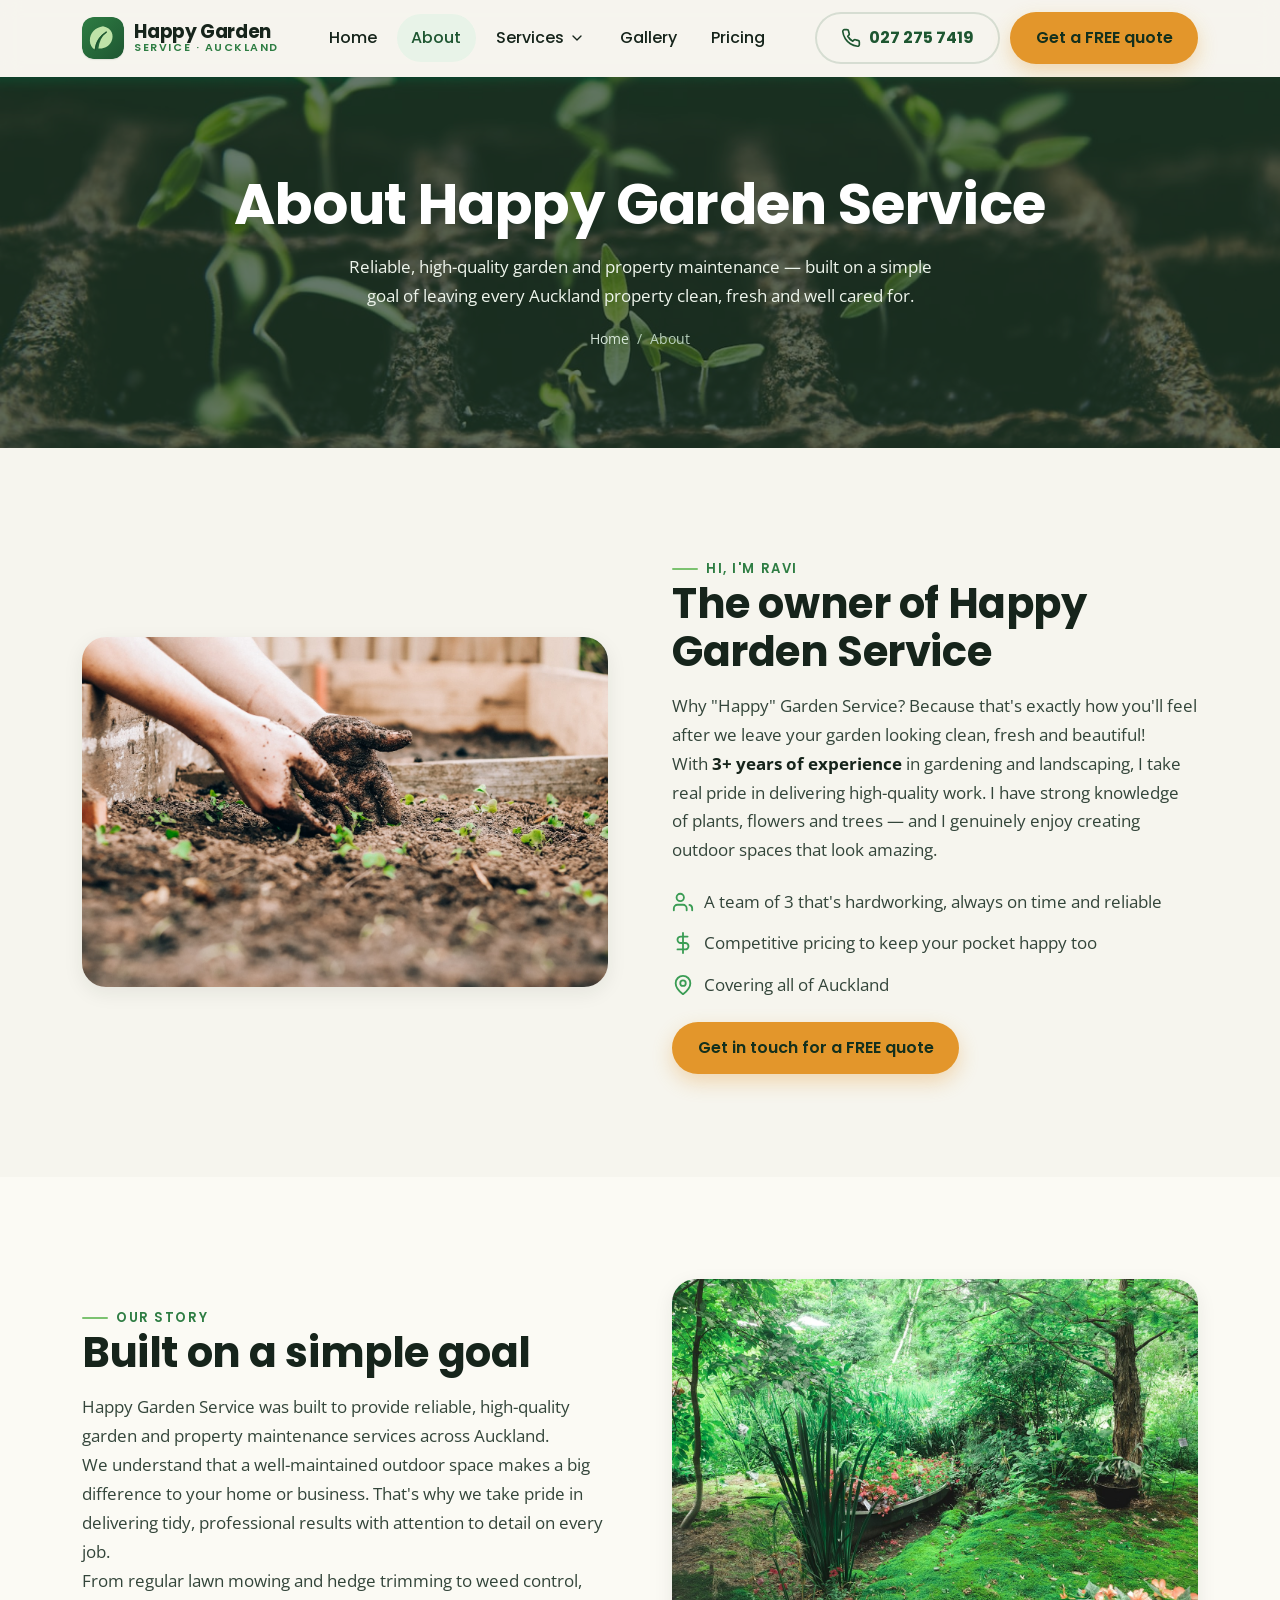
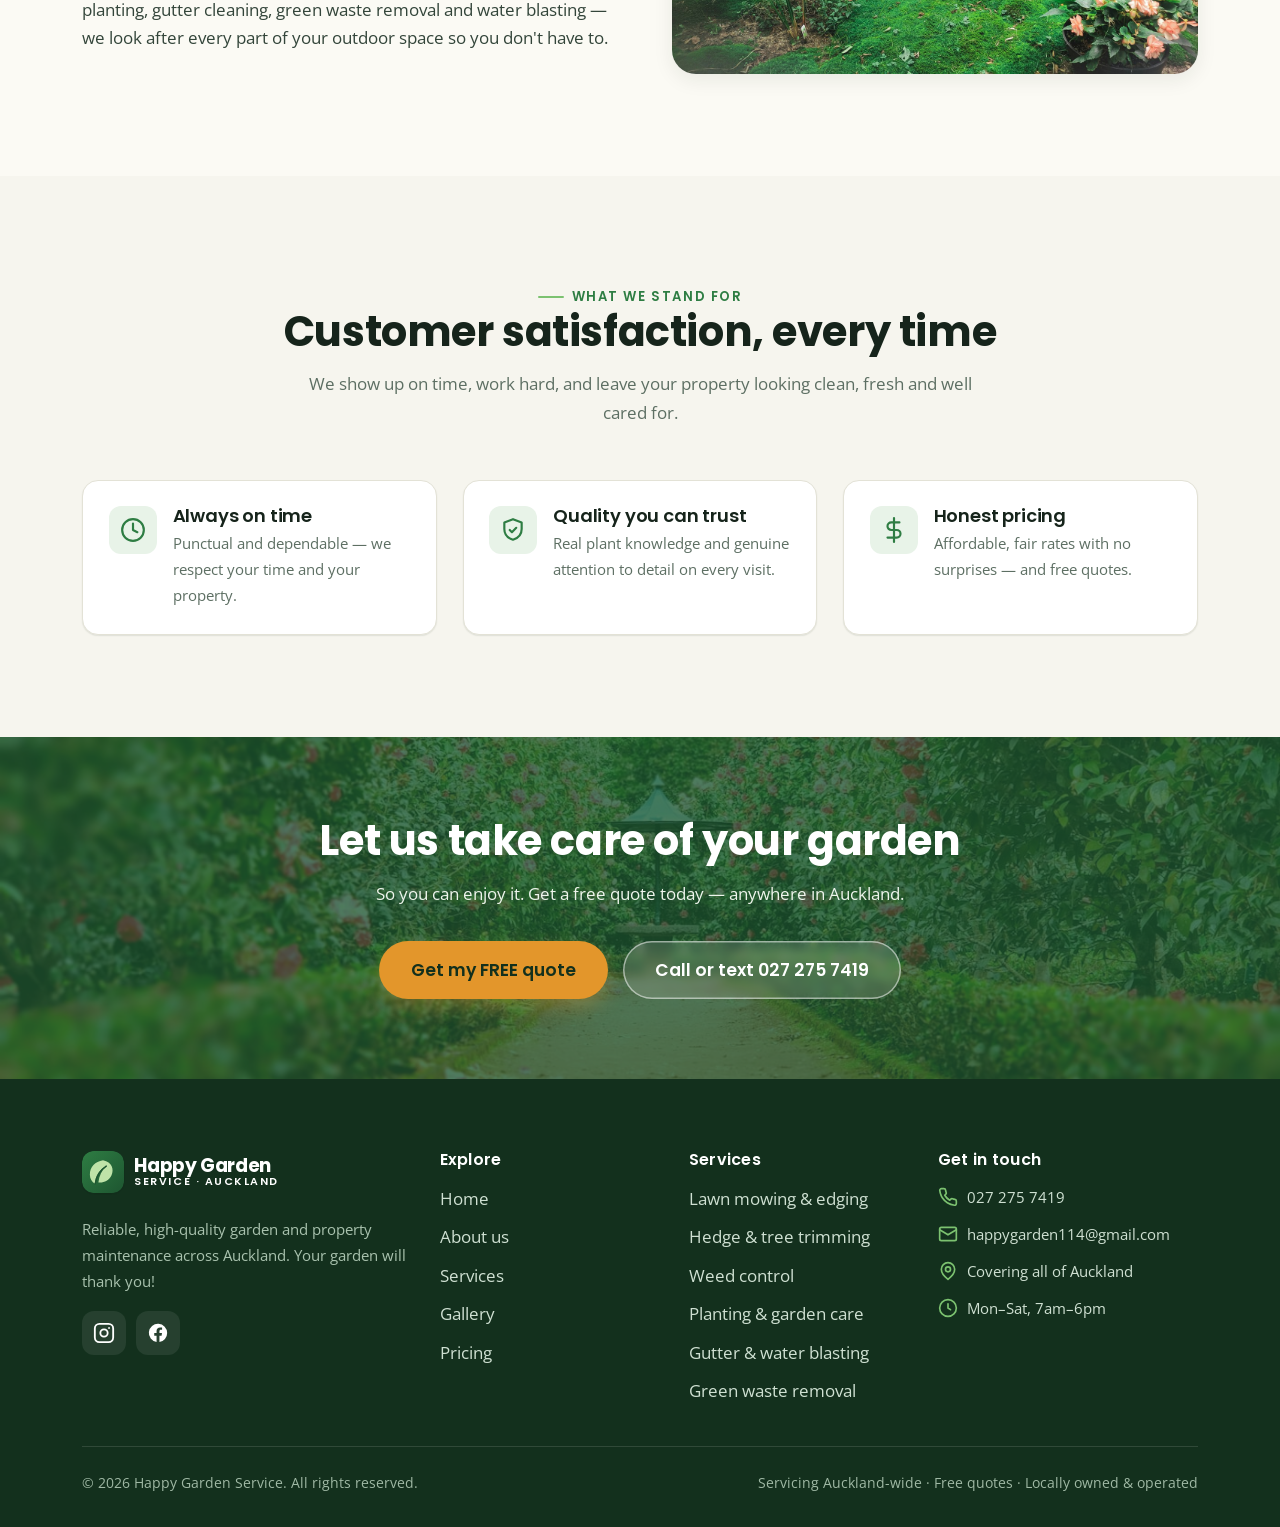
==== commit f523ec5c: "Fix client feedback: hero image, gallery, before/after, form, simpler copy - Home hero is now a two-" ====
--- a/about.html
+++ b/about.html
@@ -83,9 +83,9 @@
           <p>Why "Happy" Garden Service? Because that's exactly how you'll feel after we leave your garden looking clean, fresh and beautiful!</p>
           <p>With <strong>3+ years of experience</strong> in gardening and landscaping, I take real pride in delivering high-quality work. I have strong knowledge of plants, flowers and trees — and I genuinely enjoy creating outdoor spaces that look amazing.</p>
           <ul class="split-list">
-            <li><svg viewBox="0 0 24 24" fill="none" stroke="currentColor" stroke-width="2" stroke-linecap="round" stroke-linejoin="round"><path d="M16 21v-2a4 4 0 0 0-4-4H6a4 4 0 0 0-4 4v2"/><circle cx="9" cy="7" r="4"/><path d="M22 21v-2a4 4 0 0 0-3-3.87"/></svg> A team of 3 that's hardworking, punctual and reliable</li>
+            <li><svg viewBox="0 0 24 24" fill="none" stroke="currentColor" stroke-width="2" stroke-linecap="round" stroke-linejoin="round"><path d="M16 21v-2a4 4 0 0 0-4-4H6a4 4 0 0 0-4 4v2"/><circle cx="9" cy="7" r="4"/><path d="M22 21v-2a4 4 0 0 0-3-3.87"/></svg> A team of 3 that's hardworking, always on time and reliable</li>
             <li><svg viewBox="0 0 24 24" fill="none" stroke="currentColor" stroke-width="2" stroke-linecap="round" stroke-linejoin="round"><line x1="12" y1="1" x2="12" y2="23"/><path d="M17 5H9.5a3.5 3.5 0 0 0 0 7h5a3.5 3.5 0 0 1 0 7H6"/></svg> Competitive pricing to keep your pocket happy too</li>
-            <li><svg viewBox="0 0 24 24" fill="none" stroke="currentColor" stroke-width="2" stroke-linecap="round" stroke-linejoin="round"><path d="M20 10c0 6-8 12-8 12s-8-6-8-12a8 8 0 0 1 16 0z"/><circle cx="12" cy="10" r="3"/></svg> Servicing all of Auckland</li>
+            <li><svg viewBox="0 0 24 24" fill="none" stroke="currentColor" stroke-width="2" stroke-linecap="round" stroke-linejoin="round"><path d="M20 10c0 6-8 12-8 12s-8-6-8-12a8 8 0 0 1 16 0z"/><circle cx="12" cy="10" r="3"/></svg> Covering all of Auckland</li>
           </ul>
           <a class="btn btn-primary" href="pricing.html#book">Get in touch for a FREE quote</a>
         </div>
@@ -103,7 +103,7 @@
           <h2>Built on a simple goal</h2>
           <p>Happy Garden Service was built to provide reliable, high-quality garden and property maintenance services across Auckland.</p>
           <p>We understand that a well-maintained outdoor space makes a big difference to your home or business. That's why we take pride in delivering tidy, professional results with attention to detail on every job.</p>
-          <p>From regular lawn mowing and hedge trimming to weed control, planting, gutter cleaning, green waste removal and water blasting — we handle all aspects of outdoor maintenance so you don't have to.</p>
+          <p>From regular lawn mowing and hedge trimming to weed control, planting, gutter cleaning, green waste removal and water blasting — we look after every part of your outdoor space so you don't have to.</p>
         </div>
       </div>
     </section>
@@ -114,7 +114,7 @@
         <div class="section-head reveal">
           <span class="eyebrow">What we stand for</span>
           <h2>Customer satisfaction, every time</h2>
-          <p>We show up on time, work efficiently, and leave your property looking clean, fresh and well cared for.</p>
+          <p>We show up on time, work hard, and leave your property looking clean, fresh and well cared for.</p>
         </div>
         <div class="grid grid-3">
           <div class="card reveal">
@@ -124,7 +124,7 @@
             <div class="feature"><span class="ic"><svg viewBox="0 0 24 24" fill="none" stroke="currentColor" stroke-width="2" stroke-linecap="round" stroke-linejoin="round"><path d="M12 2 4 5v6c0 5 3.4 8.5 8 10 4.6-1.5 8-5 8-10V5z"/><path d="m9 12 2 2 4-4"/></svg></span><div><h4>Quality you can trust</h4><p>Real plant knowledge and genuine attention to detail on every visit.</p></div></div>
           </div>
           <div class="card reveal d2">
-            <div class="feature"><span class="ic"><svg viewBox="0 0 24 24" fill="none" stroke="currentColor" stroke-width="2" stroke-linecap="round" stroke-linejoin="round"><line x1="12" y1="1" x2="12" y2="23"/><path d="M17 5H9.5a3.5 3.5 0 0 0 0 7h5a3.5 3.5 0 0 1 0 7H6"/></svg></span><div><h4>Honest pricing</h4><p>Affordable, competitive rates with no surprises — and free quotes.</p></div></div>
+            <div class="feature"><span class="ic"><svg viewBox="0 0 24 24" fill="none" stroke="currentColor" stroke-width="2" stroke-linecap="round" stroke-linejoin="round"><line x1="12" y1="1" x2="12" y2="23"/><path d="M17 5H9.5a3.5 3.5 0 0 0 0 7h5a3.5 3.5 0 0 1 0 7H6"/></svg></span><div><h4>Honest pricing</h4><p>Affordable, fair rates with no surprises — and free quotes.</p></div></div>
           </div>
         </div>
       </div>
@@ -135,7 +135,7 @@
       <img class="bg" src="assets/images/garden-path.jpg" alt="" aria-hidden="true" loading="lazy" />
       <div class="container">
         <h2>Let us take care of your garden</h2>
-        <p>So you can enjoy it. Get a free, no-obligation quote today — Auckland-wide.</p>
+        <p>So you can enjoy it. Get a free quote today — anywhere in Auckland.</p>
         <div class="hero-actions">
           <a class="btn btn-primary btn-lg" href="pricing.html#book">Get my FREE quote</a>
           <a class="btn btn-ghost-light btn-lg" href="tel:+64272757419">Call or text 027 275 7419</a>
@@ -163,7 +163,7 @@
         <div><h4>Get in touch</h4><ul class="footer-contact">
           <li><svg viewBox="0 0 24 24" fill="none" stroke="currentColor" stroke-width="2" stroke-linecap="round" stroke-linejoin="round"><path d="M22 16.92v3a2 2 0 0 1-2.18 2 19.79 19.79 0 0 1-8.63-3.07 19.5 19.5 0 0 1-6-6 19.79 19.79 0 0 1-3.07-8.67A2 2 0 0 1 4.11 2h3a2 2 0 0 1 2 1.72c.13.96.36 1.9.7 2.81a2 2 0 0 1-.45 2.11L8.09 9.91a16 16 0 0 0 6 6l1.27-1.27a2 2 0 0 1 2.11-.45c.91.34 1.85.57 2.81.7A2 2 0 0 1 22 16.92z"/></svg><a href="tel:+64272757419">027 275 7419</a></li>
           <li><svg viewBox="0 0 24 24" fill="none" stroke="currentColor" stroke-width="2" stroke-linecap="round" stroke-linejoin="round"><rect x="2" y="4" width="20" height="16" rx="2"/><path d="m22 7-10 6L2 7"/></svg><a href="mailto:happygarden114@gmail.com">happygarden114@gmail.com</a></li>
-          <li><svg viewBox="0 0 24 24" fill="none" stroke="currentColor" stroke-width="2" stroke-linecap="round" stroke-linejoin="round"><path d="M20 10c0 6-8 12-8 12s-8-6-8-12a8 8 0 0 1 16 0z"/><circle cx="12" cy="10" r="3"/></svg> Servicing all of Auckland</li>
+          <li><svg viewBox="0 0 24 24" fill="none" stroke="currentColor" stroke-width="2" stroke-linecap="round" stroke-linejoin="round"><path d="M20 10c0 6-8 12-8 12s-8-6-8-12a8 8 0 0 1 16 0z"/><circle cx="12" cy="10" r="3"/></svg> Covering all of Auckland</li>
           <li><svg viewBox="0 0 24 24" fill="none" stroke="currentColor" stroke-width="2" stroke-linecap="round" stroke-linejoin="round"><circle cx="12" cy="12" r="10"/><path d="M12 7v5l3 2"/></svg> Mon–Sat, 7am–6pm</li>
         </ul></div>
       </div>
--- a/css/styles.css
+++ b/css/styles.css
@@ -229,21 +229,41 @@
 body.menu-open .nav-toggle .icon-close { display: block; }
 
 /* ------------------------------- Hero ------------------------------- */
-.hero { position: relative; overflow: hidden; background: var(--green-900); }
-.hero-media { position: absolute; inset: 0; }
-.hero-media img { width: 100%; height: 100%; object-fit: cover; }
-.hero-media::after {
-  content: ""; position: absolute; inset: 0;
-  background: linear-gradient(105deg, rgba(13,32,20,.86) 0%, rgba(20,48,29,.66) 45%, rgba(20,48,29,.28) 100%);
-}
-.hero-inner { position: relative; padding-block: clamp(4.5rem, 12vw, 8.5rem); max-width: 680px; }
+.hero {
+  position: relative; overflow: hidden;
+  background:
+    radial-gradient(1100px 520px at 88% -8%, rgba(124,194,112,.20), transparent 60%),
+    linear-gradient(120deg, var(--green-900) 0%, #1a4a2b 48%, var(--green-800) 100%);
+}
+.hero-inner {
+  position: relative; display: grid; grid-template-columns: 1.04fr .96fr;
+  gap: clamp(2rem, 5vw, 4rem); align-items: center;
+  padding-block: clamp(3rem, 7vw, 5.5rem);
+}
+.hero-copy { max-width: 600px; }
 .hero h1 { color: #fff; }
 .hero h1 .accent { color: var(--leaf); }
 .hero-lead { color: var(--on-dark); font-size: clamp(1.05rem, 1.6vw, 1.25rem); margin-top: 1.1rem; }
 .hero-actions { display: flex; flex-wrap: wrap; gap: .9rem; margin-top: 2rem; }
-.hero-badges { display: flex; flex-wrap: wrap; gap: 1.4rem; margin-top: 2.4rem; }
+.hero-badges { display: flex; flex-wrap: wrap; gap: 1.2rem 1.6rem; margin-top: 2.2rem; }
 .hero-badge { display: flex; align-items: center; gap: .55rem; color: var(--on-dark); font-weight: 600; font-size: .95rem; }
 .hero-badge svg { width: 22px; height: 22px; color: var(--leaf); flex: none; }
+
+/* Hero image (right) */
+.hero-figure { position: relative; }
+.hero-figure .main {
+  width: 100%; aspect-ratio: 5/6; max-height: 540px; object-fit: cover;
+  border-radius: var(--radius-lg); box-shadow: var(--shadow-lg);
+}
+.hero-figure .float-card {
+  position: absolute; left: clamp(-12px, -1vw, 0px); bottom: 22px;
+  background: var(--white); border-radius: var(--radius); box-shadow: var(--shadow-lg);
+  padding: .85rem 1.1rem; display: flex; align-items: center; gap: .7rem; max-width: 240px;
+}
+.hero-figure .float-card .fc-ic { width: 42px; height: 42px; border-radius: 11px; background: var(--mint); color: var(--green-700); display: grid; place-items: center; flex: none; }
+.hero-figure .float-card .fc-ic svg { width: 24px; height: 24px; }
+.hero-figure .float-card .fc-t { display: block; font-family:'Poppins',sans-serif; font-weight: 700; color: var(--ink); line-height: 1.15; font-size: .98rem; }
+.hero-figure .float-card .fc-d { display: block; font-size: .8rem; color: var(--muted); }
 
 /* Trust bar */
 .trustbar { background: var(--green-800); color: var(--on-dark); }
@@ -315,11 +335,34 @@
 }
 .ba img { position: absolute; inset: 0; width: 100%; height: 100%; object-fit: cover; }
 .ba .after { clip-path: inset(0 0 0 50%); }
-.ba .tag { position: absolute; bottom: 12px; padding: .35rem .7rem; border-radius: var(--radius-pill); font-size: .78rem; font-weight: 700; font-family:'Poppins',sans-serif; color: #fff; background: rgba(13,32,20,.7); }
+.ba .tag { position: absolute; bottom: 12px; z-index: 4; white-space: nowrap; padding: .35rem .7rem; border-radius: var(--radius-pill); font-size: .78rem; font-weight: 700; font-family:'Poppins',sans-serif; color: #fff; background: rgba(13,32,20,.72); }
 .ba .tag.before { left: 12px; } .ba .tag.after { right: 12px; }
 .ba .handle { position: absolute; top: 0; bottom: 0; left: 50%; width: 3px; background: #fff; transform: translateX(-50%); box-shadow: 0 0 0 1px rgba(0,0,0,.1); }
 .ba .grip { position: absolute; top: 50%; left: 50%; transform: translate(-50%,-50%); width: 46px; height: 46px; border-radius: 50%; background: #fff; display: grid; place-items: center; box-shadow: var(--shadow); color: var(--green-800); }
 .ba .grip svg { width: 24px; height: 24px; }
+
+/* Home gallery preview — uniform image cards (no empty space below) */
+.preview-grid .shot { border-radius: var(--radius); overflow: hidden; box-shadow: var(--shadow-sm); aspect-ratio: 4/3; }
+.preview-grid .shot img { width: 100%; height: 100%; object-fit: cover; transition: transform 500ms var(--ease); }
+.preview-grid .shot:hover img { transform: scale(1.05); }
+
+/* Booking section layout — form always full width (no cramped fields) */
+.booking-card { max-width: 780px; margin-inline: auto; }
+.booking-contact { display: grid; grid-template-columns: repeat(3, 1fr); gap: 1rem; max-width: 920px; margin: 0 auto 2.4rem; }
+.booking-contact .bc {
+  display: flex; align-items: center; gap: .75rem; background: var(--white);
+  border: 1px solid var(--border); border-radius: var(--radius); padding: 1rem 1.15rem; box-shadow: var(--shadow-sm);
+}
+.booking-contact .bc svg { width: 24px; height: 24px; color: var(--green-700); flex: none; }
+.booking-contact .bc .bc-t { display: block; font-family:'Poppins',sans-serif; font-weight: 700; color: var(--ink); font-size: .95rem; line-height: 1.2; }
+.booking-contact .bc .bc-d { display: block; font-size: .82rem; color: var(--muted); }
+.booking-contact .bc a { color: var(--ink); }
+.booking-contact .bc a:hover { color: var(--green-700); }
+
+/* Brand logo image (full client logo lockup) */
+.brand .brand-logo { height: 56px; width: auto; flex: none; }
+.site-footer .brand-logo { height: 60px; }
+@media (max-width: 480px) { .brand .brand-logo { height: 46px; } }
 .ba input[type="range"] { position: absolute; inset: 0; width: 100%; height: 100%; opacity: 0; cursor: ew-resize; margin: 0; }
 
 /* ----------------------------- Pricing ------------------------------ */
@@ -443,6 +486,12 @@
   .footer-grid { grid-template-columns: 1fr 1fr; }
   .grid-4 { grid-template-columns: repeat(2,1fr); }
   .stats { grid-template-columns: repeat(2,1fr); }
+}
+@media (max-width: 880px) {
+  .hero-inner { grid-template-columns: 1fr; }
+  .hero-copy { max-width: none; }
+  .hero-figure { max-width: 540px; }
+  .hero-figure .main { aspect-ratio: 16/10; max-height: 380px; }
 }
 @media (max-width: 1024px) {
   .nav-toggle { display: inline-flex; }
@@ -470,17 +519,23 @@
   .split, .split.reverse { grid-template-columns: 1fr; }
   .split.reverse .split-media { order: 0; }
   .pricing { grid-template-columns: 1fr; }
-  .form-grid { grid-template-columns: 1fr; }
   .gallery { columns: 2; }
   .choice-grid { grid-template-columns: 1fr; }
   .footer-grid { grid-template-columns: 1fr; }
+  .booking-contact { grid-template-columns: 1fr; }
   .price-card.featured { transform: none; }
+}
+@media (max-width: 560px) {
+  .form-grid { grid-template-columns: 1fr; }
 }
 @media (max-width: 480px) {
   .grid-2, .grid-4 { grid-template-columns: 1fr; }
   .stats { grid-template-columns: 1fr 1fr; }
   .gallery { columns: 1; }
   .hero-actions .btn { width: 100%; }
+  .hero-figure .float-card { position: static; margin-top: 1rem; max-width: none; }
+  .nav-cta .btn-primary { padding: .55rem .95rem; min-height: 44px; font-size: .9rem; line-height: 1.15; }
+  .brand .brand-text { font-size: 1.02rem; }
 }
 
 /* --------------------- Reduced motion / a11y ------------------------ */
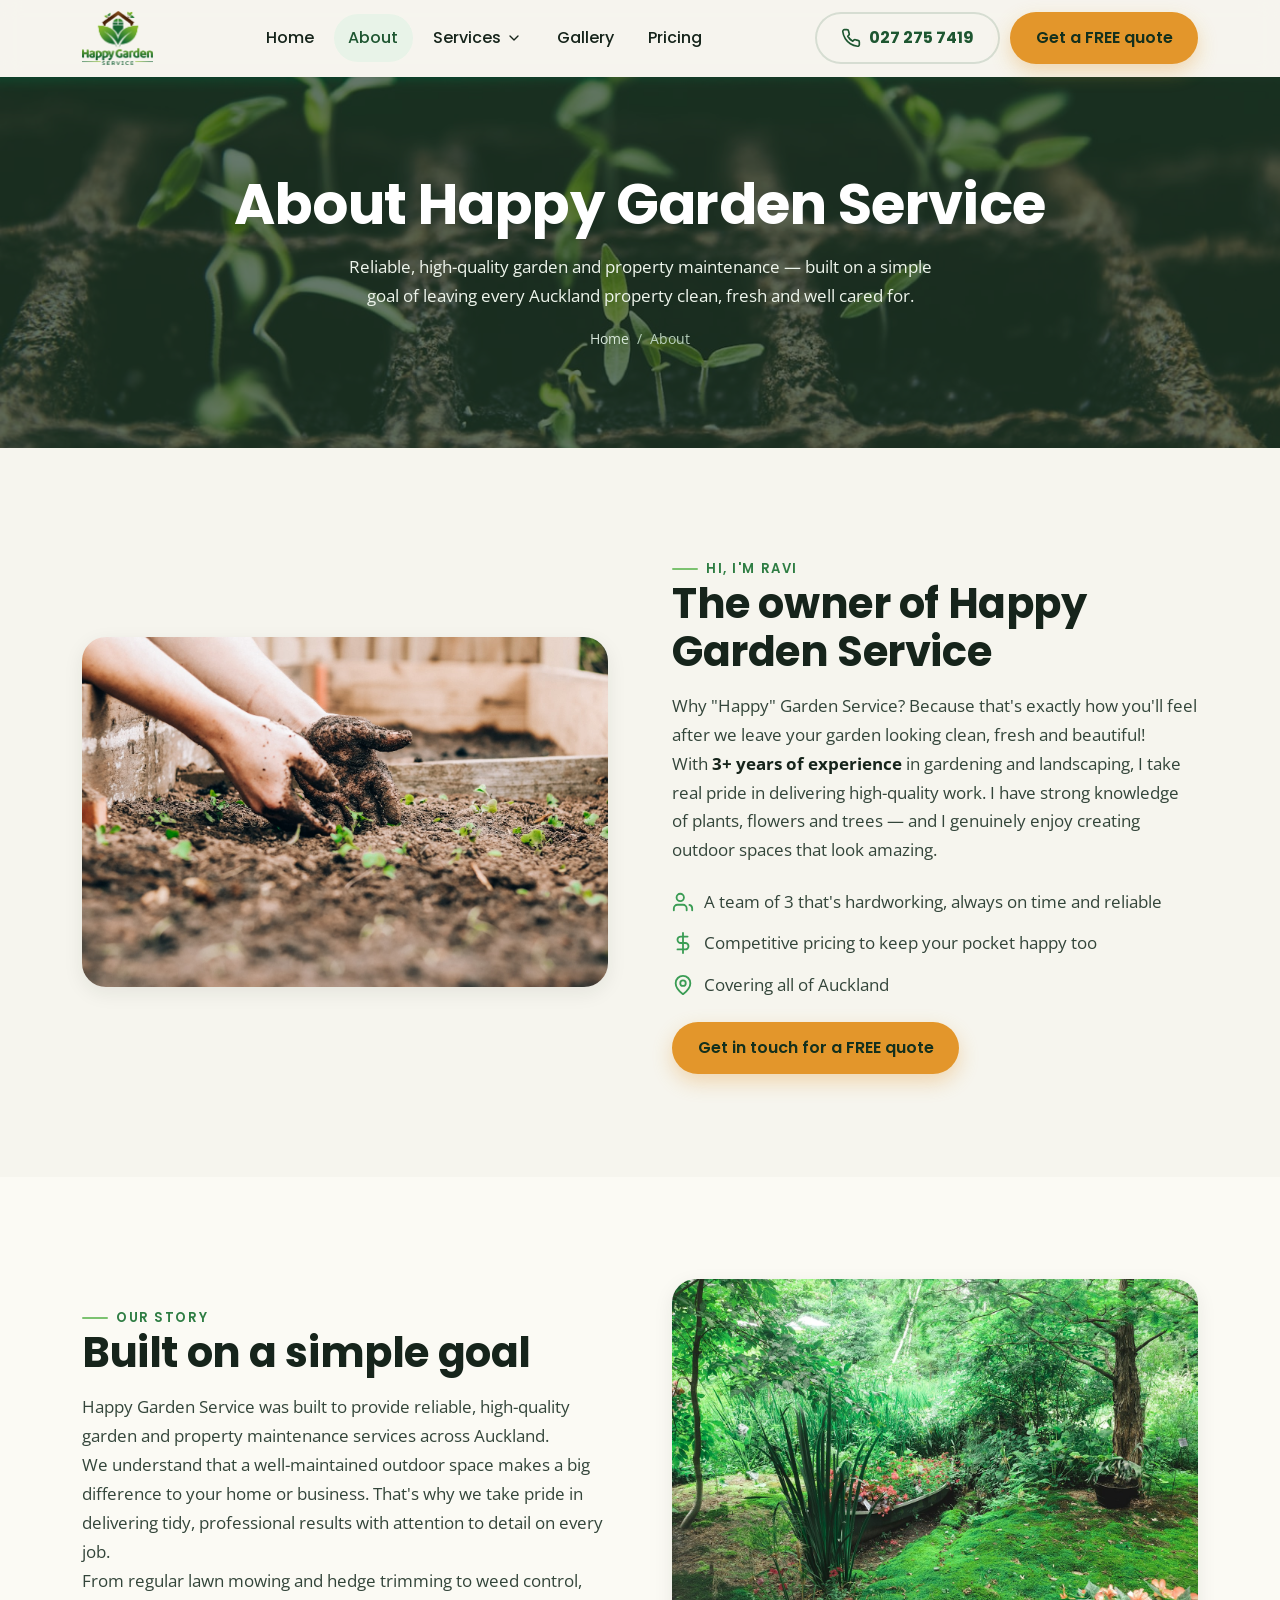
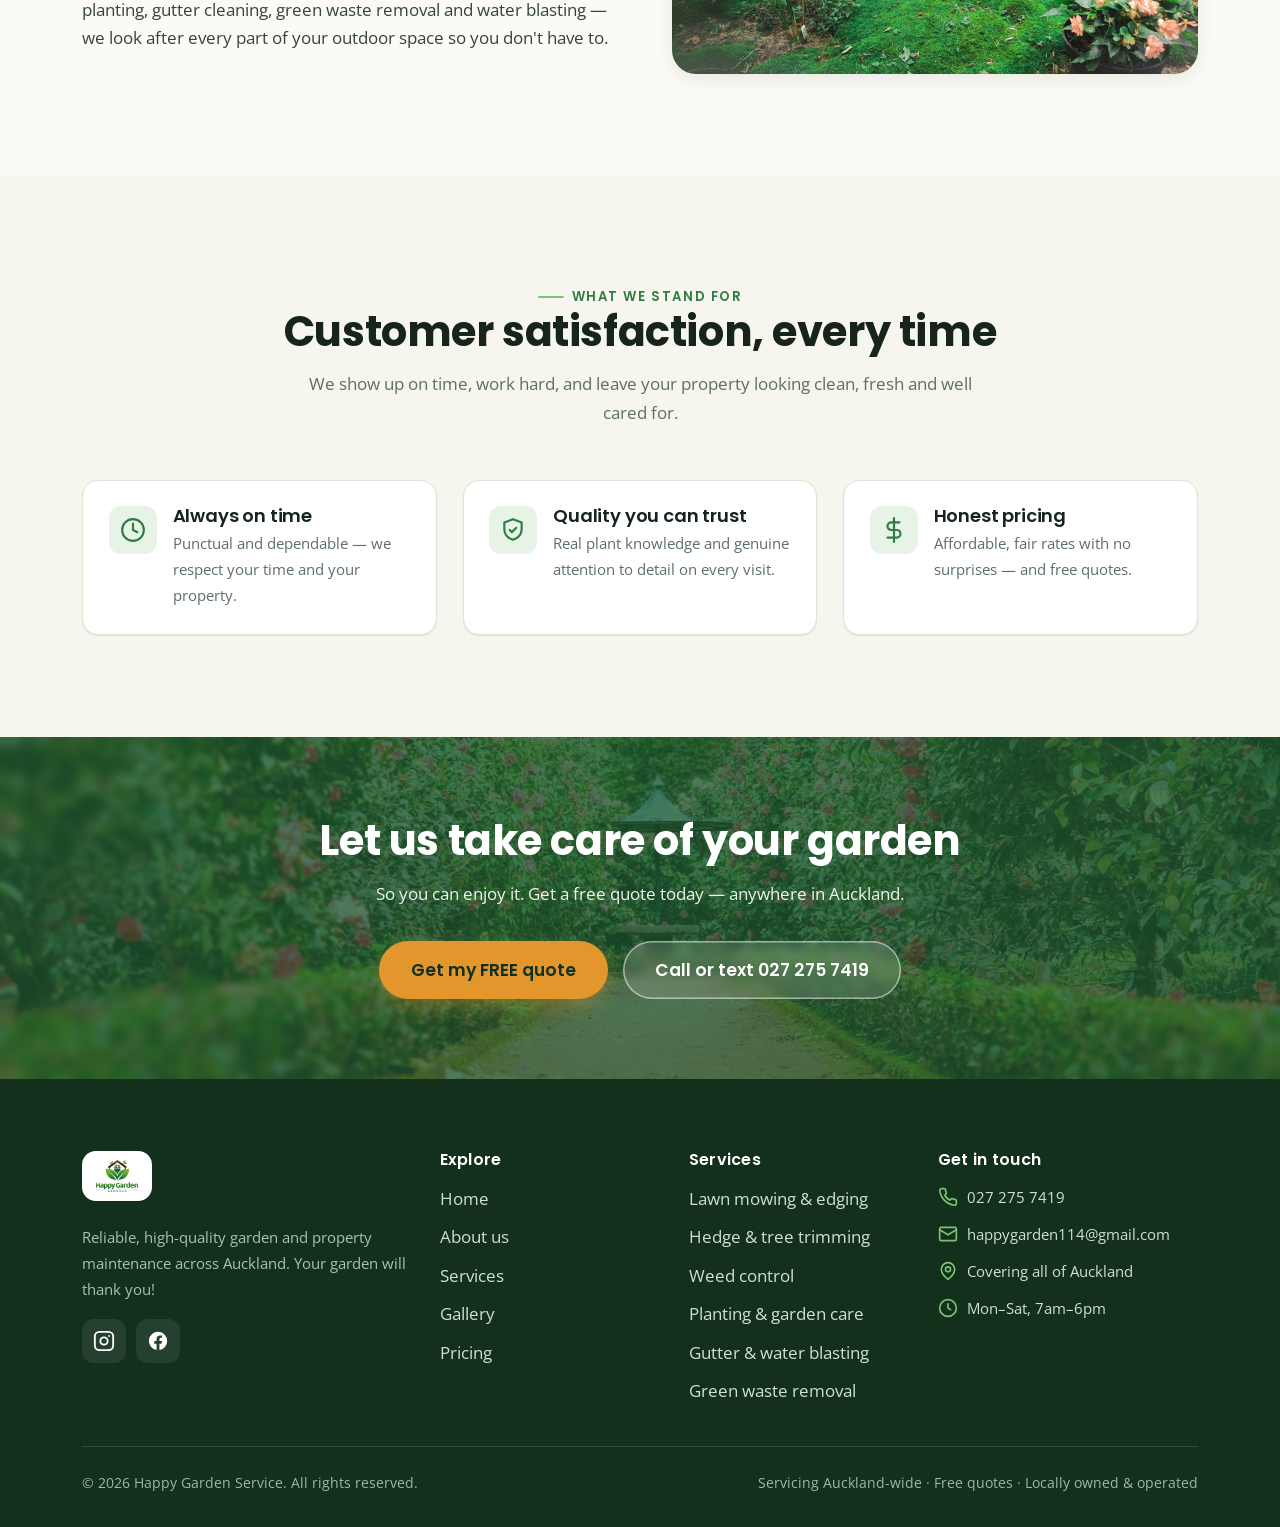
==== commit 5490567b: "Add real brand logo across header, footer and favicon - Replace placeholder leaf mark with the clien" ====
--- a/about.html
+++ b/about.html
@@ -10,7 +10,7 @@
   <meta property="og:title" content="About Happy Garden Service — Auckland" />
   <meta property="og:description" content="Reliable, friendly garden maintenance across Auckland. Meet the team behind Happy Garden Service." />
   <meta property="og:image" content="https://www.happygardenservice.co.nz/assets/images/planting-hands.jpg" />
-  <link rel="icon" type="image/svg+xml" href="assets/favicon.svg" />
+  <link rel="icon" type="image/png" href="assets/favicon.png" />
   <link rel="preconnect" href="https://fonts.googleapis.com" />
   <link rel="preconnect" href="https://fonts.gstatic.com" crossorigin />
   <link rel="stylesheet" href="css/styles.css" />
@@ -20,9 +20,8 @@
 
   <header class="site-header">
     <div class="container nav">
-      <a class="brand" href="index.html" aria-label="Happy Garden Service home">
-        <img class="mark" src="assets/favicon.svg" alt="" width="42" height="42" />
-        <span class="brand-text">Happy Garden<span>Service · Auckland</span></span>
+      <a class="brand" href="index.html" aria-label="Happy Garden Service — Auckland, home">
+        <img class="brand-logo" src="assets/logo.png" alt="Happy Garden Service" width="71" height="54" />
       </a>
       <nav aria-label="Primary">
         <ul class="nav-menu">
@@ -149,8 +148,7 @@
       <div class="footer-grid">
         <div class="footer-brand">
           <a class="brand" href="index.html" aria-label="Happy Garden Service home">
-            <img class="mark" src="assets/favicon.svg" alt="" width="42" height="42" />
-            <span class="brand-text" style="color:#fff">Happy Garden<span>Service · Auckland</span></span>
+            <img class="brand-logo" src="assets/logo.png" alt="Happy Garden Service" width="66" height="50" />
           </a>
           <p>Reliable, high-quality garden and property maintenance across Auckland. Your garden will thank you!</p>
           <div class="socials">
--- a/css/styles.css
+++ b/css/styles.css
@@ -360,9 +360,9 @@
 .booking-contact .bc a:hover { color: var(--green-700); }
 
 /* Brand logo image (full client logo lockup) */
-.brand .brand-logo { height: 56px; width: auto; flex: none; }
-.site-footer .brand-logo { height: 60px; }
-@media (max-width: 480px) { .brand .brand-logo { height: 46px; } }
+.brand .brand-logo { height: 54px; width: auto; flex: none; }
+.site-footer .brand-logo { height: 50px; background: #fff; padding: 9px 14px; border-radius: 14px; box-shadow: var(--shadow-sm); }
+@media (max-width: 480px) { .brand .brand-logo { height: 44px; } }
 .ba input[type="range"] { position: absolute; inset: 0; width: 100%; height: 100%; opacity: 0; cursor: ew-resize; margin: 0; }
 
 /* ----------------------------- Pricing ------------------------------ */
